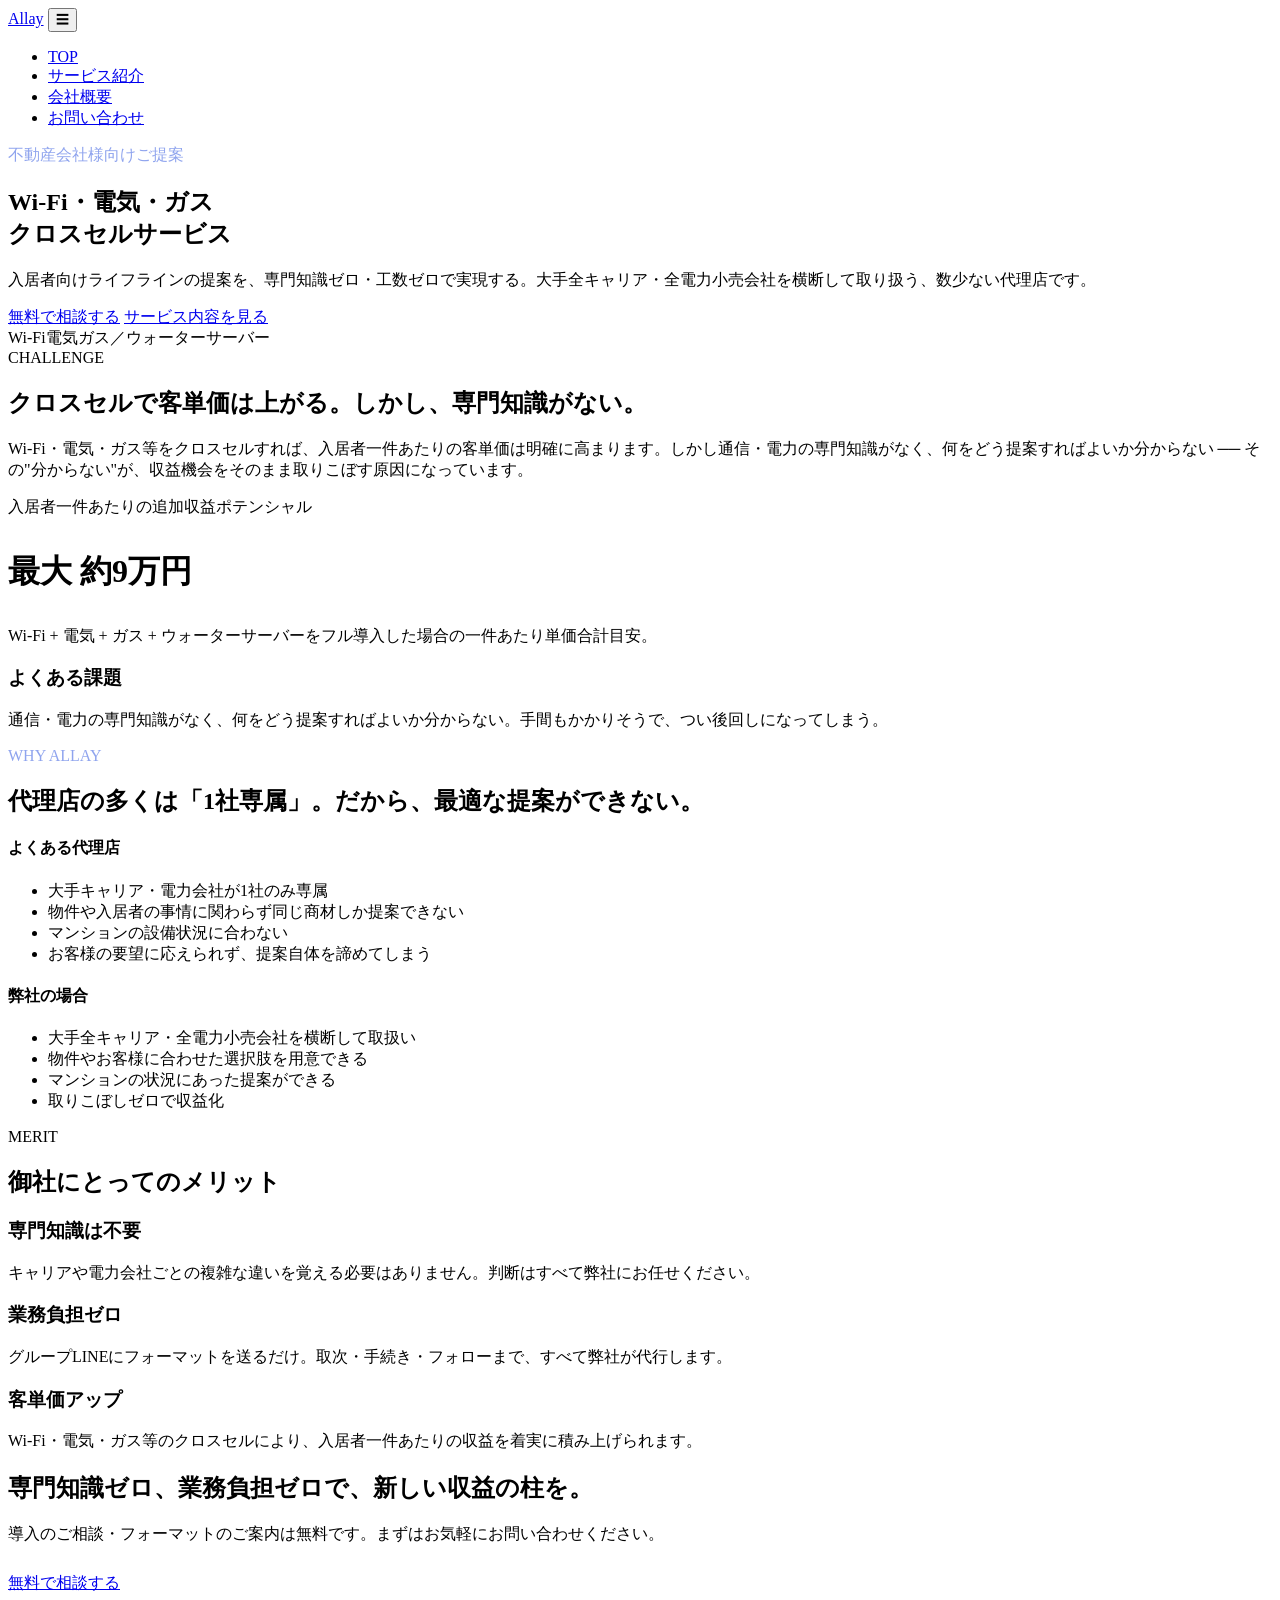
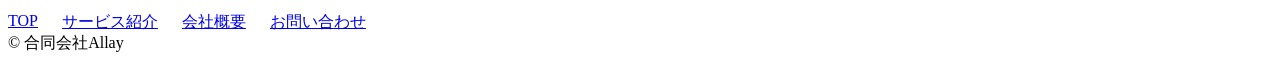
==== index.html @ c1923946 "Create index.html" ====
<!DOCTYPE html>
<html lang="ja">
<head>
<meta charset="UTF-8">
<meta name="viewport" content="width=device-width, initial-scale=1.0">
<title>合同会社Allay | 不動産会社様向け Wi-Fi・電気・ガス クロスセルサービス</title>
<meta name="description" content="入居者向けライフラインの提案を、専門知識ゼロ・工数ゼロで実現。Wi-Fi・電気・ガス・ウォーターサーバーのクロスセルを、合同会社Allayが一括代行します。">
<link rel="stylesheet" href="style.css">
</head>
<body>

<header class="site-header">
  <div class="wrap">
    <a href="index.html" class="wordmark"><span class="dot"></span>Allay</a>
    <button class="nav-toggle" aria-label="メニュー">☰</button>
    <nav class="mainnav">
      <ul>
        <li><a href="index.html" class="active">TOP</a></li>
        <li><a href="service.html">サービス紹介</a></li>
        <li><a href="company.html">会社概要</a></li>
        <li><a href="contact.html" class="cta">お問い合わせ</a></li>
      </ul>
    </nav>
  </div>
</header>

<section class="hero">
  <div class="circle c1"></div>
  <div class="circle c2"></div>
  <div class="wrap hero-inner">
    <span class="eyebrow" style="color:#8FA4EE;">不動産会社様向けご提案</span>
    <h1>Wi-Fi・電気・ガス<br>クロスセルサービス</h1>
    <p class="lede">入居者向けライフラインの提案を、専門知識ゼロ・工数ゼロで実現する。大手全キャリア・全電力小売会社を横断して取り扱う、数少ない代理店です。</p>
    <div class="hero-links">
      <a href="contact.html" class="btn solid">無料で相談する</a>
      <a href="service.html" class="btn">サービス内容を見る</a>
    </div>
    <div class="pillrow">
      <span>Wi-Fi</span><span>電気</span><span>ガス／ウォーターサーバー</span>
    </div>
  </div>
</section>

<section class="bg-panel">
  <div class="wrap">
    <div class="section-head">
      <span class="eyebrow">CHALLENGE</span>
      <h2>クロスセルで客単価は上がる。しかし、専門知識がない。</h2>
      <p>Wi-Fi・電気・ガス等をクロスセルすれば、入居者一件あたりの客単価は明確に高まります。しかし通信・電力の専門知識がなく、何をどう提案すればよいか分からない ── その"分からない"が、収益機会をそのまま取りこぼす原因になっています。</p>
    </div>
    <div class="grid cols-2">
      <div class="card">
        <span class="eyebrow" style="margin-bottom:4px;">入居者一件あたりの追加収益ポテンシャル</span>
        <h3 style="font-size:2rem; color:var(--blue-bright);">最大 約9万円</h3>
        <p>Wi-Fi + 電気 + ガス + ウォーターサーバーをフル導入した場合の一件あたり単価合計目安。</p>
      </div>
      <div class="card">
        <h3>よくある課題</h3>
        <p>通信・電力の専門知識がなく、何をどう提案すればよいか分からない。手間もかかりそうで、つい後回しになってしまう。</p>
      </div>
    </div>
  </div>
</section>

<section class="bg-navy">
  <div class="wrap">
    <div class="section-head">
      <span class="eyebrow" style="color:#8FA4EE;">WHY ALLAY</span>
      <h2>代理店の多くは「1社専属」。だから、最適な提案ができない。</h2>
    </div>
    <div class="compare">
      <div class="col bad">
        <h4>よくある代理店</h4>
        <ul>
          <li>大手キャリア・電力会社が1社のみ専属</li>
          <li>物件や入居者の事情に関わらず同じ商材しか提案できない</li>
          <li>マンションの設備状況に合わない</li>
          <li>お客様の要望に応えられず、提案自体を諦めてしまう</li>
        </ul>
      </div>
      <div class="col good">
        <h4>弊社の場合</h4>
        <ul>
          <li>大手全キャリア・全電力小売会社を横断して取扱い</li>
          <li>物件やお客様に合わせた選択肢を用意できる</li>
          <li>マンションの状況にあった提案ができる</li>
          <li>取りこぼしゼロで収益化</li>
        </ul>
      </div>
    </div>
  </div>
</section>

<section class="bg-panel">
  <div class="wrap">
    <div class="section-head">
      <span class="eyebrow">MERIT</span>
      <h2>御社にとってのメリット</h2>
    </div>
    <div class="grid cols-3">
      <div class="card">
        <h3>専門知識は不要</h3>
        <p>キャリアや電力会社ごとの複雑な違いを覚える必要はありません。判断はすべて弊社にお任せください。</p>
      </div>
      <div class="card">
        <h3>業務負担ゼロ</h3>
        <p>グループLINEにフォーマットを送るだけ。取次・手続き・フォローまで、すべて弊社が代行します。</p>
      </div>
      <div class="card">
        <h3>客単価アップ</h3>
        <p>Wi-Fi・電気・ガス等のクロスセルにより、入居者一件あたりの収益を着実に積み上げられます。</p>
      </div>
    </div>
  </div>
</section>

<section class="bg-navy center">
  <div class="wrap max-w">
    <h2>専門知識ゼロ、業務負担ゼロで、新しい収益の柱を。</h2>
    <p style="color:var(--text-dim-dark); margin-bottom:28px;">導入のご相談・フォーマットのご案内は無料です。まずはお気軽にお問い合わせください。</p>
    <a href="contact.html" class="btn solid">無料で相談する</a>
  </div>
</section>

<footer>
  <div class="wrap">
    <div>
      <div class="wordmark" style="color:#fff;"><span class="dot"></span>Allay</div>
    </div>
    <div style="display:flex; gap:24px; flex-wrap:wrap;">
      <a href="index.html">TOP</a>
      <a href="service.html">サービス紹介</a>
      <a href="company.html">会社概要</a>
      <a href="contact.html">お問い合わせ</a>
    </div>
    <div class="copyright">© 合同会社Allay</div>
  </div>
</footer>

<script src="script.js"></script>
</body>
</html>
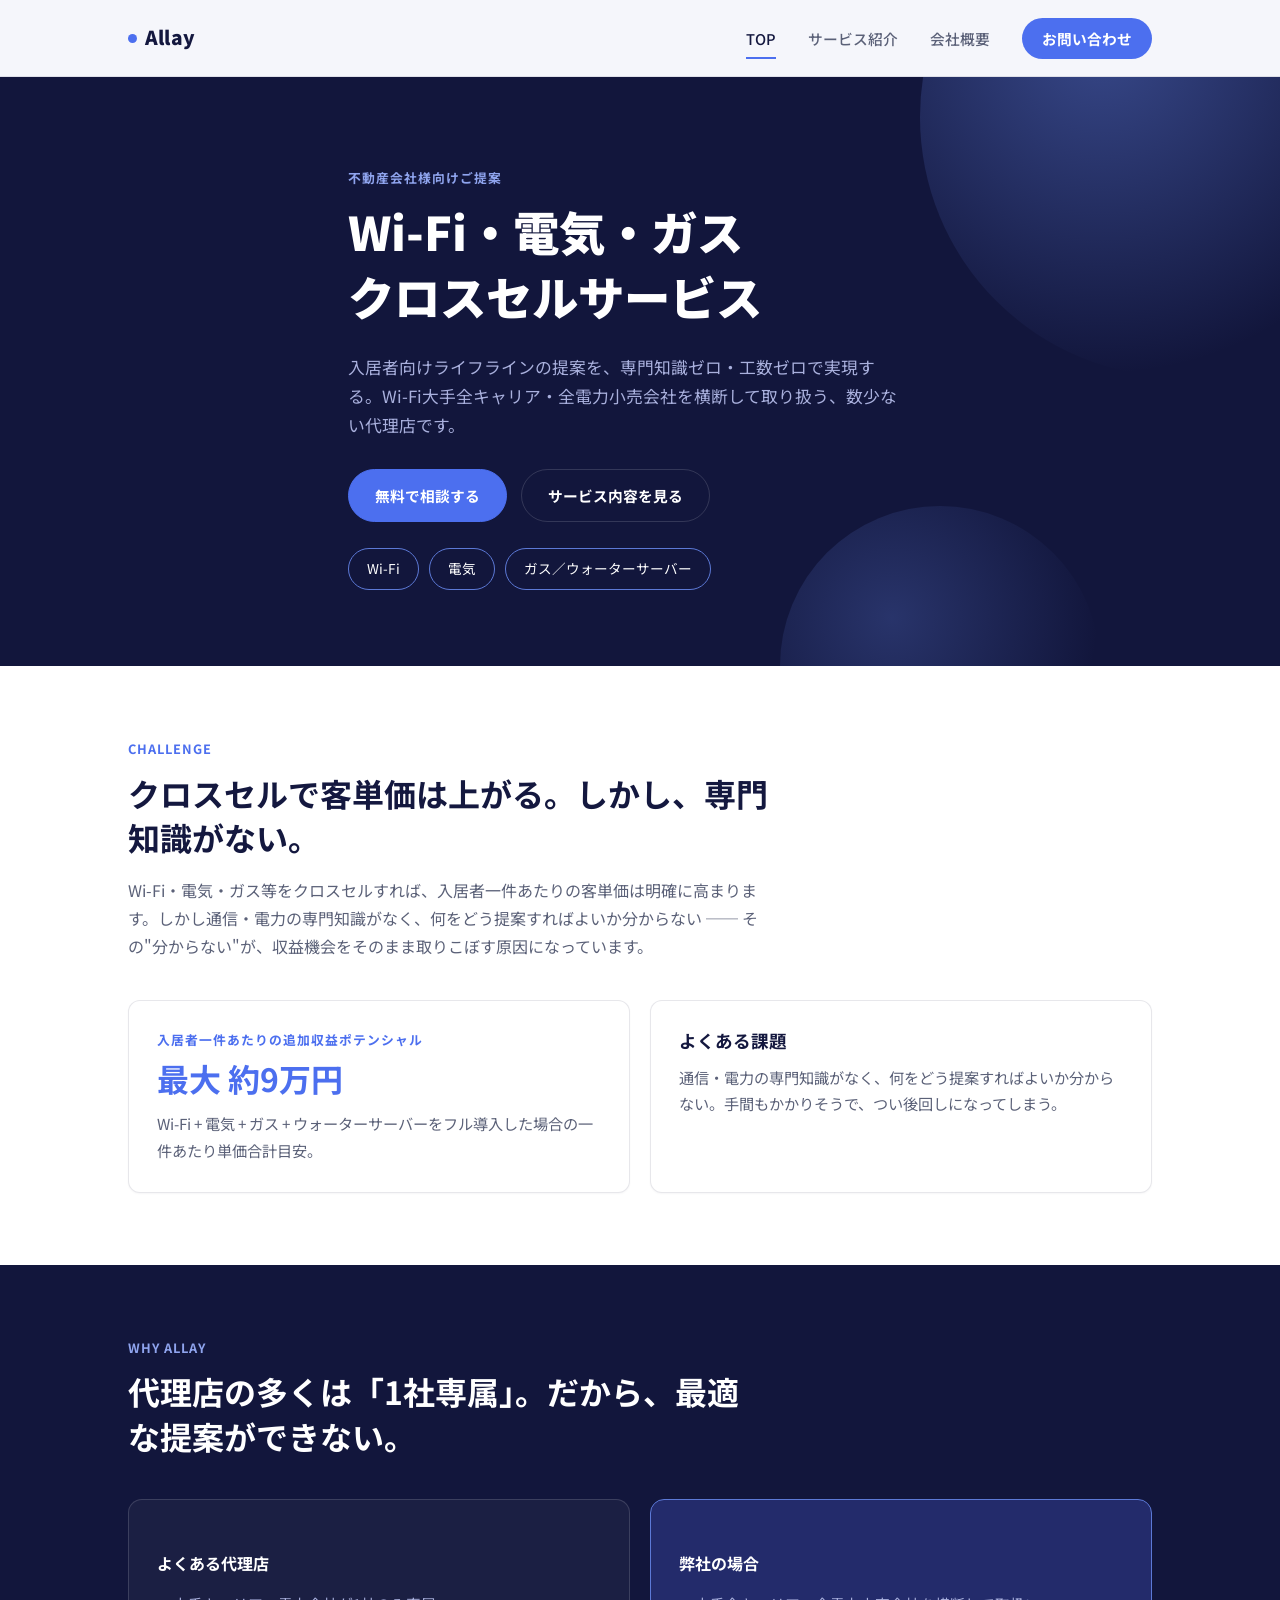
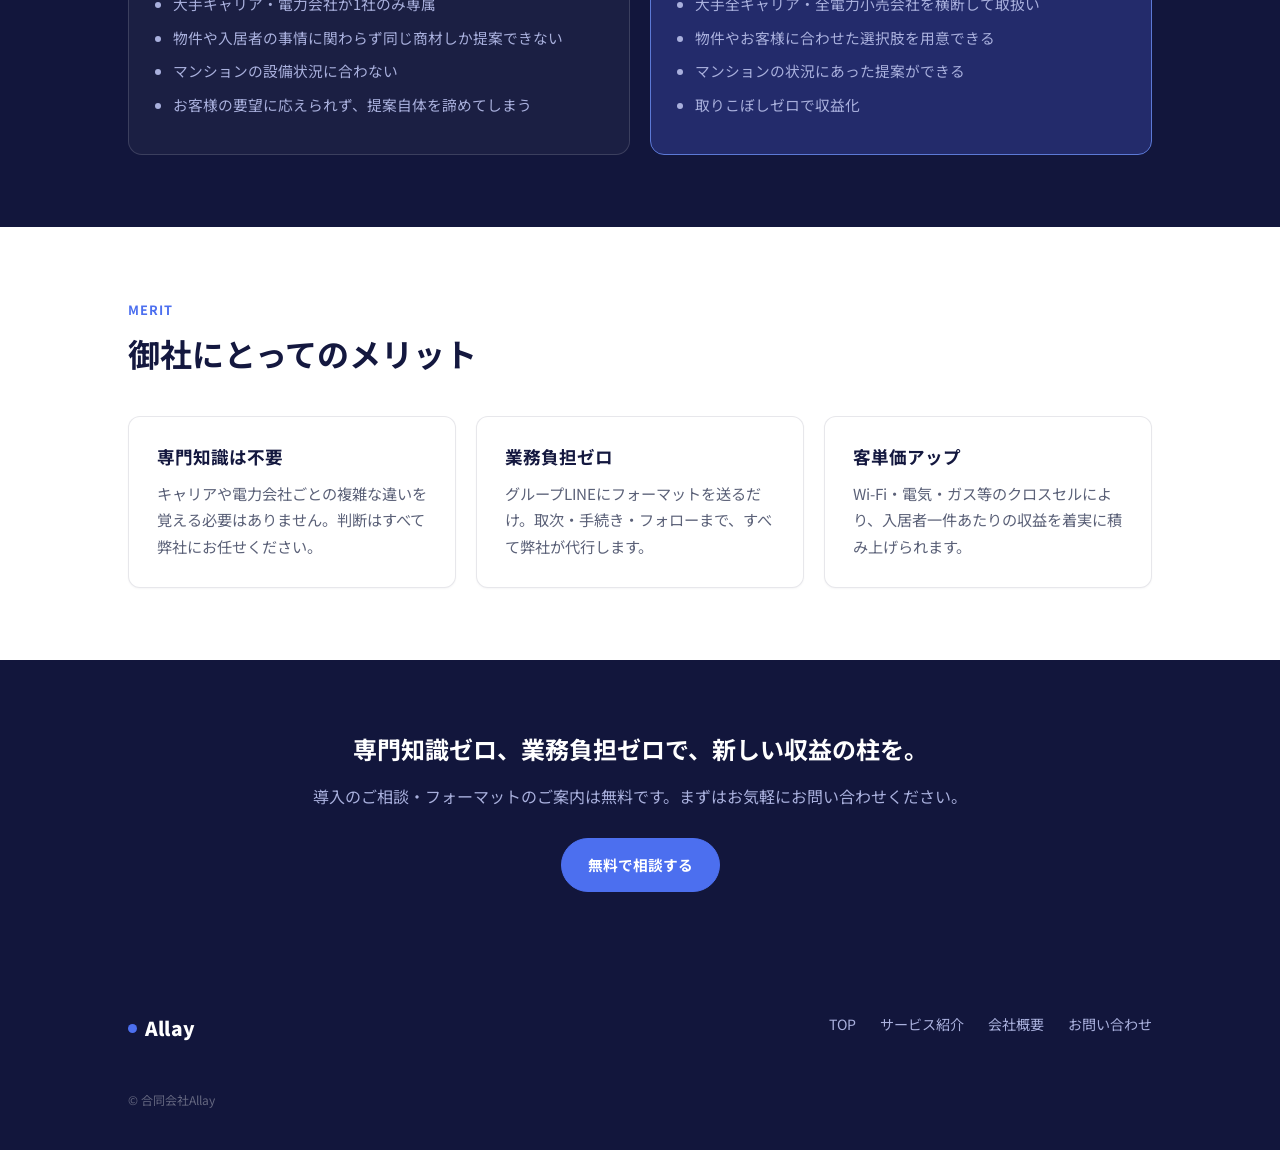
==== commit 446c6d46: "Update lede paragraph for clarity" ====
--- a/index.html
+++ b/index.html
@@ -30,7 +30,7 @@
   <div class="wrap hero-inner">
     <span class="eyebrow" style="color:#8FA4EE;">不動産会社様向けご提案</span>
     <h1>Wi-Fi・電気・ガス<br>クロスセルサービス</h1>
-    <p class="lede">入居者向けライフラインの提案を、専門知識ゼロ・工数ゼロで実現する。大手全キャリア・全電力小売会社を横断して取り扱う、数少ない代理店です。</p>
+    <p class="lede">入居者向けライフラインの提案を、専門知識ゼロ・工数ゼロで実現する。Wi-Fi大手全キャリア・全電力小売会社を横断して取り扱う、数少ない代理店です。</p>
     <div class="hero-links">
       <a href="contact.html" class="btn solid">無料で相談する</a>
       <a href="service.html" class="btn">サービス内容を見る</a>
--- a/style.css
+++ b/style.css
@@ -0,0 +1,333 @@
+/* ===========================================================
+   合同会社Allay — corporate site stylesheet
+   Palette: deep navy + periwinkle blue accent, from the deck
+   =========================================================== */
+
+@import url('https://fonts.googleapis.com/css2?family=Noto+Sans+JP:wght@400;500;700;900&display=swap');
+
+:root{
+  --navy-deep:  #12163C;
+  --navy-panel: #1B2158;
+  --navy-panel-2:#232B6B;
+  --blue:       #5C79D6;
+  --blue-bright:#4C6FEF;
+  --white:      #FFFFFF;
+  --ink:        #14183F;
+  --ink-dim:    #5B6178;
+  --bg-light:   #F5F6FB;
+  --card:       #FFFFFF;
+  --line-dark:  rgba(255,255,255,0.14);
+  --line-light: rgba(20,24,63,0.10);
+  --text-dim-dark: #A9B0DD;
+
+  --font: 'Noto Sans JP', sans-serif;
+}
+
+*{ box-sizing: border-box; }
+html{ scroll-behavior: smooth; }
+
+body{
+  margin:0;
+  background: var(--bg-light);
+  color: var(--ink);
+  font-family: var(--font);
+  line-height: 1.75;
+  -webkit-font-smoothing: antialiased;
+}
+
+img{ max-width:100%; display:block; }
+a{ color: inherit; }
+
+h1,h2,h3{
+  font-family: var(--font);
+  font-weight: 700;
+  line-height: 1.4;
+  margin: 0 0 .5em;
+  color: var(--ink);
+}
+
+.wrap{
+  max-width: 1080px;
+  margin: 0 auto;
+  padding: 0 28px;
+}
+
+.eyebrow{
+  font-size: .8rem;
+  font-weight: 700;
+  letter-spacing: .08em;
+  color: var(--blue-bright);
+  display:block;
+  margin-bottom: 10px;
+}
+
+/* ---------- header ---------- */
+.site-header{
+  position: sticky;
+  top:0;
+  z-index: 50;
+  background: rgba(245,246,251,0.92);
+  backdrop-filter: blur(6px);
+  border-bottom: 1px solid var(--line-light);
+}
+.site-header .wrap{
+  display:flex;
+  align-items:center;
+  justify-content:space-between;
+  height: 76px;
+}
+.wordmark{
+  font-weight: 900;
+  font-size: 1.2rem;
+  letter-spacing: .01em;
+  text-decoration:none;
+  color: var(--ink);
+  display:flex;
+  align-items:center;
+  gap:8px;
+}
+.wordmark .dot{
+  width:9px; height:9px; border-radius:50%;
+  background: var(--blue-bright);
+  display:inline-block;
+}
+
+.nav-toggle{
+  display:none;
+  background:none; border:none; color: var(--ink);
+  font-size: 1.6rem; cursor:pointer;
+}
+
+nav.mainnav ul{
+  list-style:none;
+  display:flex;
+  gap: 32px;
+  margin:0; padding:0;
+  align-items:center;
+}
+nav.mainnav a{
+  text-decoration:none;
+  font-size: .92rem;
+  font-weight: 500;
+  color: var(--ink-dim);
+  position:relative;
+  padding-bottom: 4px;
+  transition: color .2s ease;
+}
+nav.mainnav a:hover,
+nav.mainnav a.active{ color: var(--ink); }
+nav.mainnav a.active::after{
+  content:"";
+  position:absolute; left:0; right:0; bottom:-6px;
+  height:2px; background: var(--blue-bright);
+}
+nav.mainnav a.cta{
+  background: var(--blue-bright);
+  color: var(--white);
+  padding: 10px 20px;
+  border-radius: 999px;
+  font-weight:700;
+}
+nav.mainnav a.cta::after{ display:none; }
+
+@media (max-width: 820px){
+  nav.mainnav{
+    position:absolute; top:76px; left:0; right:0;
+    background: var(--white);
+    border-bottom: 1px solid var(--line-light);
+    max-height:0; overflow:hidden;
+    transition: max-height .3s ease;
+  }
+  nav.mainnav.open{ max-height: 320px; }
+  nav.mainnav ul{ flex-direction:column; gap:0; align-items:stretch; padding: 8px 0; }
+  nav.mainnav a{ display:block; padding: 14px 28px; }
+  nav.mainnav a.active::after{ display:none; }
+  nav.mainnav a.active{ background: rgba(76,111,239,0.08); }
+  nav.mainnav a.cta{ margin: 10px 28px; text-align:center; }
+  .nav-toggle{ display:block; }
+}
+
+/* ---------- hero (navy, with soft circle decoration) ---------- */
+.hero{
+  background: var(--navy-deep);
+  color: var(--white);
+  position:relative;
+  overflow:hidden;
+  padding: 90px 0 76px;
+}
+.hero .circle{
+  position:absolute;
+  border-radius:50%;
+  background: radial-gradient(circle at 35% 35%, rgba(92,121,214,0.5), rgba(92,121,214,0) 70%);
+  pointer-events:none;
+}
+.hero .circle.c1{ width:520px; height:520px; top:-220px; right:-160px; }
+.hero .circle.c2{ width:320px; height:320px; bottom:-160px; right:180px; opacity:.6; }
+
+.hero-inner{ position:relative; z-index:1; max-width: 640px; }
+.hero-flex{
+  position:relative; z-index:1;
+  display:flex;
+  align-items:center;
+  justify-content:space-between;
+  gap: 32px;
+}
+.hero-illustration{
+  flex: 0 0 340px;
+  max-width: 340px;
+  opacity: 0.92;
+}
+@media (max-width: 900px){
+  .hero-illustration{ display:none; }
+}
+.hero h1{
+  color: var(--white);
+  font-size: clamp(1.9rem, 4.4vw, 2.9rem);
+  font-weight: 900;
+}
+.hero .lede{
+  color: var(--text-dim-dark);
+  font-size: 1.05rem;
+  max-width: 560px;
+  margin-bottom: 28px;
+}
+.hero-links{ display:flex; gap:14px; flex-wrap:wrap; }
+.pillrow{ display:flex; gap:10px; flex-wrap:wrap; margin-top:26px; }
+.pillrow span{
+  border: 1px solid var(--blue);
+  border-radius: 999px;
+  padding: 8px 18px;
+  font-size: .85rem;
+  color: var(--white);
+}
+
+/* ---------- buttons ---------- */
+.btn{
+  display:inline-flex;
+  align-items:center;
+  gap:8px;
+  padding: 13px 26px;
+  border-radius: 999px;
+  font-size: .92rem;
+  font-weight: 700;
+  text-decoration:none;
+  border: 1px solid var(--line-dark);
+  color: var(--white);
+  transition: all .2s ease;
+}
+.btn:hover{ border-color: var(--blue); color: var(--blue); }
+.btn.solid{
+  background: var(--blue-bright);
+  border-color: var(--blue-bright);
+  color: var(--white);
+}
+.btn.solid:hover{ background: #3E5CDB; border-color:#3E5CDB; color:var(--white); }
+.btn.on-light{ color: var(--ink); border-color: var(--line-light); }
+.btn.on-light:hover{ color: var(--blue-bright); border-color: var(--blue-bright); }
+
+/* ---------- sections ---------- */
+section{ padding: 72px 0; }
+section.tight{ padding: 48px 0; }
+.section-head{ max-width: 640px; margin-bottom: 40px; }
+.section-head h2{ font-size: clamp(1.5rem, 3.2vw, 2rem); }
+.section-head p{ color: var(--ink-dim); font-size: 1rem; }
+
+.bg-navy{ background: var(--navy-deep); color: var(--white); }
+.bg-navy h2, .bg-navy h3{ color: var(--white); }
+.bg-navy .section-head p{ color: var(--text-dim-dark); }
+
+.bg-panel{ background: var(--white); }
+
+/* ---------- grid / cards ---------- */
+.grid{ display:grid; gap: 20px; }
+.grid.cols-2{ grid-template-columns: repeat(2, 1fr); }
+.grid.cols-3{ grid-template-columns: repeat(3, 1fr); }
+.grid.cols-4{ grid-template-columns: repeat(4, 1fr); }
+@media (max-width: 900px){
+  .grid.cols-3, .grid.cols-4{ grid-template-columns: repeat(2, 1fr); }
+}
+@media (max-width: 600px){
+  .grid.cols-2, .grid.cols-3, .grid.cols-4{ grid-template-columns: 1fr; }
+}
+
+.card{
+  background: var(--card);
+  border: 1px solid var(--line-light);
+  border-radius: 12px;
+  padding: 28px;
+  box-shadow: 0 1px 2px rgba(20,24,63,0.04);
+}
+.card h3{ font-size: 1.1rem; margin-bottom: 10px; }
+.card p{ color: var(--ink-dim); font-size: .95rem; margin:0; }
+.card .num{
+  display:inline-flex;
+  align-items:center;
+  justify-content:center;
+  width: 36px; height:36px;
+  border-radius:50%;
+  background: rgba(76,111,239,0.1);
+  color: var(--blue-bright);
+  font-weight:700;
+  margin-bottom: 16px;
+}
+
+.card.on-navy{
+  background: var(--navy-panel);
+  border-color: rgba(255,255,255,0.1);
+}
+.card.on-navy h3{ color: var(--white); }
+.card.on-navy p{ color: var(--text-dim-dark); }
+
+/* comparison table look */
+.compare{
+  display:grid;
+  grid-template-columns: 1fr 1fr;
+  gap: 20px;
+}
+@media (max-width: 700px){ .compare{ grid-template-columns: 1fr; } }
+.compare .col{
+  border-radius: 14px;
+  padding: 28px;
+}
+.compare .col.bad{ background: rgba(255,255,255,0.04); border:1px solid var(--line-dark); }
+.compare .col.good{ background: var(--navy-panel-2); border: 1px solid var(--blue); }
+.compare .col h4{ color: var(--white); font-size:1rem; margin-bottom:14px; }
+.compare .col ul{ margin:0; padding-left: 1.1em; color: var(--text-dim-dark); font-size:.92rem; }
+.compare .col li{ margin-bottom:8px; }
+
+/* pricing table */
+.price-table{ width:100%; border-collapse: collapse; }
+.price-table th, .price-table td{
+  padding: 16px 18px;
+  text-align:left;
+  border-bottom: 1px solid var(--line-light);
+}
+.price-table th{ font-size:.82rem; color: var(--ink-dim); font-weight:700; }
+.price-table td.amount{ font-weight:700; color: var(--blue-bright); white-space:nowrap; }
+.price-table td.note{ color: var(--ink-dim); font-size:.88rem; }
+
+/* steps */
+.steps{ display:grid; grid-template-columns: repeat(3,1fr); gap: 24px; counter-reset: step; }
+@media (max-width: 780px){ .steps{ grid-template-columns: 1fr; } }
+.step{ position:relative; }
+.step .stepnum{
+  font-size: .8rem; font-weight:700; color: var(--blue-bright);
+  margin-bottom: 10px; display:block;
+}
+
+/* footer */
+footer{
+  background: var(--navy-deep);
+  color: var(--text-dim-dark);
+  padding: 48px 0 40px;
+}
+footer .wrap{
+  display:flex; justify-content:space-between; flex-wrap:wrap; gap:20px;
+}
+footer a{ color: var(--text-dim-dark); text-decoration:none; font-size:.88rem; }
+footer a:hover{ color: var(--white); }
+footer .copyright{ width:100%; margin-top:24px; font-size:.75rem; color: rgba(255,255,255,0.35); }
+
+/* misc */
+.center{ text-align:center; }
+.max-w{ max-width: 720px; margin:0 auto; }
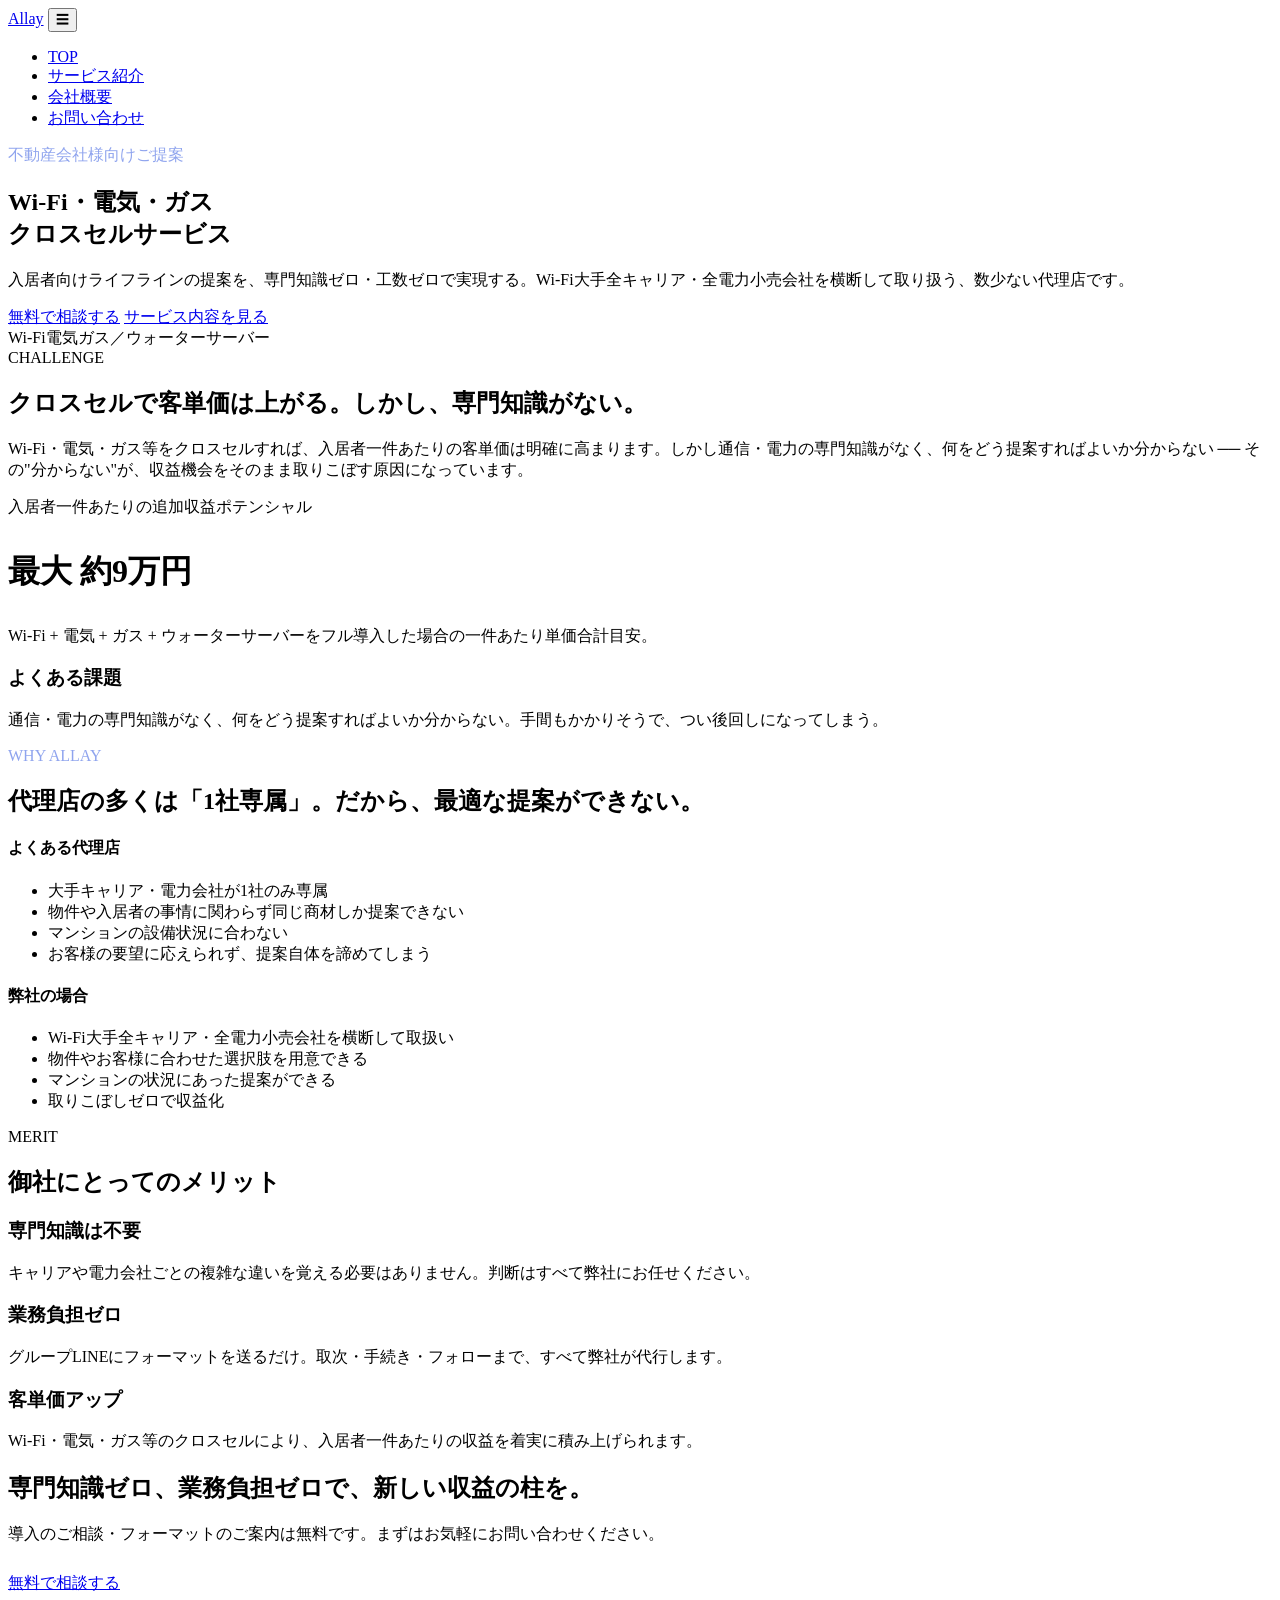
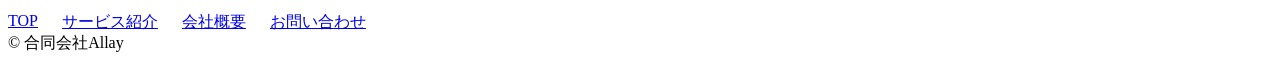
==== commit ad71a1c4: "Update index.html" ====
--- a/index.html
+++ b/index.html
@@ -81,7 +81,7 @@
       <div class="col good">
         <h4>弊社の場合</h4>
         <ul>
-          <li>大手全キャリア・全電力小売会社を横断して取扱い</li>
+          <li>Wi-Fi大手全キャリア・全電力小売会社を横断して取扱い</li>
           <li>物件やお客様に合わせた選択肢を用意できる</li>
           <li>マンションの状況にあった提案ができる</li>
           <li>取りこぼしゼロで収益化</li>
--- a/style.css
+++ b/style.css
@@ -1,333 +1,9 @@
-/* ===========================================================
-   合同会社Allay — corporate site stylesheet
-   Palette: deep navy + periwinkle blue accent, from the deck
-   =========================================================== */
-
-@import url('https://fonts.googleapis.com/css2?family=Noto+Sans+JP:wght@400;500;700;900&display=swap');
-
-:root{
-  --navy-deep:  #12163C;
-  --navy-panel: #1B2158;
-  --navy-panel-2:#232B6B;
-  --blue:       #5C79D6;
-  --blue-bright:#4C6FEF;
-  --white:      #FFFFFF;
-  --ink:        #14183F;
-  --ink-dim:    #5B6178;
-  --bg-light:   #F5F6FB;
-  --card:       #FFFFFF;
-  --line-dark:  rgba(255,255,255,0.14);
-  --line-light: rgba(20,24,63,0.10);
-  --text-dim-dark: #A9B0DD;
-
-  --font: 'Noto Sans JP', sans-serif;
-}
-
-*{ box-sizing: border-box; }
-html{ scroll-behavior: smooth; }
-
-body{
-  margin:0;
-  background: var(--bg-light);
-  color: var(--ink);
-  font-family: var(--font);
-  line-height: 1.75;
-  -webkit-font-smoothing: antialiased;
-}
-
-img{ max-width:100%; display:block; }
-a{ color: inherit; }
-
-h1,h2,h3{
-  font-family: var(--font);
-  font-weight: 700;
-  line-height: 1.4;
-  margin: 0 0 .5em;
-  color: var(--ink);
-}
-
-.wrap{
-  max-width: 1080px;
-  margin: 0 auto;
-  padding: 0 28px;
-}
-
-.eyebrow{
-  font-size: .8rem;
-  font-weight: 700;
-  letter-spacing: .08em;
-  color: var(--blue-bright);
-  display:block;
-  margin-bottom: 10px;
-}
-
-/* ---------- header ---------- */
-.site-header{
-  position: sticky;
-  top:0;
-  z-index: 50;
-  background: rgba(245,246,251,0.92);
-  backdrop-filter: blur(6px);
-  border-bottom: 1px solid var(--line-light);
-}
-.site-header .wrap{
-  display:flex;
-  align-items:center;
-  justify-content:space-between;
-  height: 76px;
-}
-.wordmark{
-  font-weight: 900;
-  font-size: 1.2rem;
-  letter-spacing: .01em;
-  text-decoration:none;
-  color: var(--ink);
-  display:flex;
-  align-items:center;
-  gap:8px;
-}
-.wordmark .dot{
-  width:9px; height:9px; border-radius:50%;
-  background: var(--blue-bright);
-  display:inline-block;
-}
-
-.nav-toggle{
-  display:none;
-  background:none; border:none; color: var(--ink);
-  font-size: 1.6rem; cursor:pointer;
-}
-
-nav.mainnav ul{
-  list-style:none;
-  display:flex;
-  gap: 32px;
-  margin:0; padding:0;
-  align-items:center;
-}
-nav.mainnav a{
-  text-decoration:none;
-  font-size: .92rem;
-  font-weight: 500;
-  color: var(--ink-dim);
-  position:relative;
-  padding-bottom: 4px;
-  transition: color .2s ease;
-}
-nav.mainnav a:hover,
-nav.mainnav a.active{ color: var(--ink); }
-nav.mainnav a.active::after{
-  content:"";
-  position:absolute; left:0; right:0; bottom:-6px;
-  height:2px; background: var(--blue-bright);
-}
-nav.mainnav a.cta{
-  background: var(--blue-bright);
-  color: var(--white);
-  padding: 10px 20px;
-  border-radius: 999px;
-  font-weight:700;
-}
-nav.mainnav a.cta::after{ display:none; }
-
-@media (max-width: 820px){
-  nav.mainnav{
-    position:absolute; top:76px; left:0; right:0;
-    background: var(--white);
-    border-bottom: 1px solid var(--line-light);
-    max-height:0; overflow:hidden;
-    transition: max-height .3s ease;
+document.addEventListener('DOMContentLoaded', function () {
+  var toggle = document.querySelector('.nav-toggle');
+  var nav = document.querySelector('.mainnav');
+  if (toggle && nav) {
+    toggle.addEventListener('click', function () {
+      nav.classList.toggle('open');
+    });
   }
-  nav.mainnav.open{ max-height: 320px; }
-  nav.mainnav ul{ flex-direction:column; gap:0; align-items:stretch; padding: 8px 0; }
-  nav.mainnav a{ display:block; padding: 14px 28px; }
-  nav.mainnav a.active::after{ display:none; }
-  nav.mainnav a.active{ background: rgba(76,111,239,0.08); }
-  nav.mainnav a.cta{ margin: 10px 28px; text-align:center; }
-  .nav-toggle{ display:block; }
-}
-
-/* ---------- hero (navy, with soft circle decoration) ---------- */
-.hero{
-  background: var(--navy-deep);
-  color: var(--white);
-  position:relative;
-  overflow:hidden;
-  padding: 90px 0 76px;
-}
-.hero .circle{
-  position:absolute;
-  border-radius:50%;
-  background: radial-gradient(circle at 35% 35%, rgba(92,121,214,0.5), rgba(92,121,214,0) 70%);
-  pointer-events:none;
-}
-.hero .circle.c1{ width:520px; height:520px; top:-220px; right:-160px; }
-.hero .circle.c2{ width:320px; height:320px; bottom:-160px; right:180px; opacity:.6; }
-
-.hero-inner{ position:relative; z-index:1; max-width: 640px; }
-.hero-flex{
-  position:relative; z-index:1;
-  display:flex;
-  align-items:center;
-  justify-content:space-between;
-  gap: 32px;
-}
-.hero-illustration{
-  flex: 0 0 340px;
-  max-width: 340px;
-  opacity: 0.92;
-}
-@media (max-width: 900px){
-  .hero-illustration{ display:none; }
-}
-.hero h1{
-  color: var(--white);
-  font-size: clamp(1.9rem, 4.4vw, 2.9rem);
-  font-weight: 900;
-}
-.hero .lede{
-  color: var(--text-dim-dark);
-  font-size: 1.05rem;
-  max-width: 560px;
-  margin-bottom: 28px;
-}
-.hero-links{ display:flex; gap:14px; flex-wrap:wrap; }
-.pillrow{ display:flex; gap:10px; flex-wrap:wrap; margin-top:26px; }
-.pillrow span{
-  border: 1px solid var(--blue);
-  border-radius: 999px;
-  padding: 8px 18px;
-  font-size: .85rem;
-  color: var(--white);
-}
-
-/* ---------- buttons ---------- */
-.btn{
-  display:inline-flex;
-  align-items:center;
-  gap:8px;
-  padding: 13px 26px;
-  border-radius: 999px;
-  font-size: .92rem;
-  font-weight: 700;
-  text-decoration:none;
-  border: 1px solid var(--line-dark);
-  color: var(--white);
-  transition: all .2s ease;
-}
-.btn:hover{ border-color: var(--blue); color: var(--blue); }
-.btn.solid{
-  background: var(--blue-bright);
-  border-color: var(--blue-bright);
-  color: var(--white);
-}
-.btn.solid:hover{ background: #3E5CDB; border-color:#3E5CDB; color:var(--white); }
-.btn.on-light{ color: var(--ink); border-color: var(--line-light); }
-.btn.on-light:hover{ color: var(--blue-bright); border-color: var(--blue-bright); }
-
-/* ---------- sections ---------- */
-section{ padding: 72px 0; }
-section.tight{ padding: 48px 0; }
-.section-head{ max-width: 640px; margin-bottom: 40px; }
-.section-head h2{ font-size: clamp(1.5rem, 3.2vw, 2rem); }
-.section-head p{ color: var(--ink-dim); font-size: 1rem; }
-
-.bg-navy{ background: var(--navy-deep); color: var(--white); }
-.bg-navy h2, .bg-navy h3{ color: var(--white); }
-.bg-navy .section-head p{ color: var(--text-dim-dark); }
-
-.bg-panel{ background: var(--white); }
-
-/* ---------- grid / cards ---------- */
-.grid{ display:grid; gap: 20px; }
-.grid.cols-2{ grid-template-columns: repeat(2, 1fr); }
-.grid.cols-3{ grid-template-columns: repeat(3, 1fr); }
-.grid.cols-4{ grid-template-columns: repeat(4, 1fr); }
-@media (max-width: 900px){
-  .grid.cols-3, .grid.cols-4{ grid-template-columns: repeat(2, 1fr); }
-}
-@media (max-width: 600px){
-  .grid.cols-2, .grid.cols-3, .grid.cols-4{ grid-template-columns: 1fr; }
-}
-
-.card{
-  background: var(--card);
-  border: 1px solid var(--line-light);
-  border-radius: 12px;
-  padding: 28px;
-  box-shadow: 0 1px 2px rgba(20,24,63,0.04);
-}
-.card h3{ font-size: 1.1rem; margin-bottom: 10px; }
-.card p{ color: var(--ink-dim); font-size: .95rem; margin:0; }
-.card .num{
-  display:inline-flex;
-  align-items:center;
-  justify-content:center;
-  width: 36px; height:36px;
-  border-radius:50%;
-  background: rgba(76,111,239,0.1);
-  color: var(--blue-bright);
-  font-weight:700;
-  margin-bottom: 16px;
-}
-
-.card.on-navy{
-  background: var(--navy-panel);
-  border-color: rgba(255,255,255,0.1);
-}
-.card.on-navy h3{ color: var(--white); }
-.card.on-navy p{ color: var(--text-dim-dark); }
-
-/* comparison table look */
-.compare{
-  display:grid;
-  grid-template-columns: 1fr 1fr;
-  gap: 20px;
-}
-@media (max-width: 700px){ .compare{ grid-template-columns: 1fr; } }
-.compare .col{
-  border-radius: 14px;
-  padding: 28px;
-}
-.compare .col.bad{ background: rgba(255,255,255,0.04); border:1px solid var(--line-dark); }
-.compare .col.good{ background: var(--navy-panel-2); border: 1px solid var(--blue); }
-.compare .col h4{ color: var(--white); font-size:1rem; margin-bottom:14px; }
-.compare .col ul{ margin:0; padding-left: 1.1em; color: var(--text-dim-dark); font-size:.92rem; }
-.compare .col li{ margin-bottom:8px; }
-
-/* pricing table */
-.price-table{ width:100%; border-collapse: collapse; }
-.price-table th, .price-table td{
-  padding: 16px 18px;
-  text-align:left;
-  border-bottom: 1px solid var(--line-light);
-}
-.price-table th{ font-size:.82rem; color: var(--ink-dim); font-weight:700; }
-.price-table td.amount{ font-weight:700; color: var(--blue-bright); white-space:nowrap; }
-.price-table td.note{ color: var(--ink-dim); font-size:.88rem; }
-
-/* steps */
-.steps{ display:grid; grid-template-columns: repeat(3,1fr); gap: 24px; counter-reset: step; }
-@media (max-width: 780px){ .steps{ grid-template-columns: 1fr; } }
-.step{ position:relative; }
-.step .stepnum{
-  font-size: .8rem; font-weight:700; color: var(--blue-bright);
-  margin-bottom: 10px; display:block;
-}
-
-/* footer */
-footer{
-  background: var(--navy-deep);
-  color: var(--text-dim-dark);
-  padding: 48px 0 40px;
-}
-footer .wrap{
-  display:flex; justify-content:space-between; flex-wrap:wrap; gap:20px;
-}
-footer a{ color: var(--text-dim-dark); text-decoration:none; font-size:.88rem; }
-footer a:hover{ color: var(--white); }
-footer .copyright{ width:100%; margin-top:24px; font-size:.75rem; color: rgba(255,255,255,0.35); }
-
-/* misc */
-.center{ text-align:center; }
-.max-w{ max-width: 720px; margin:0 auto; }
+});
